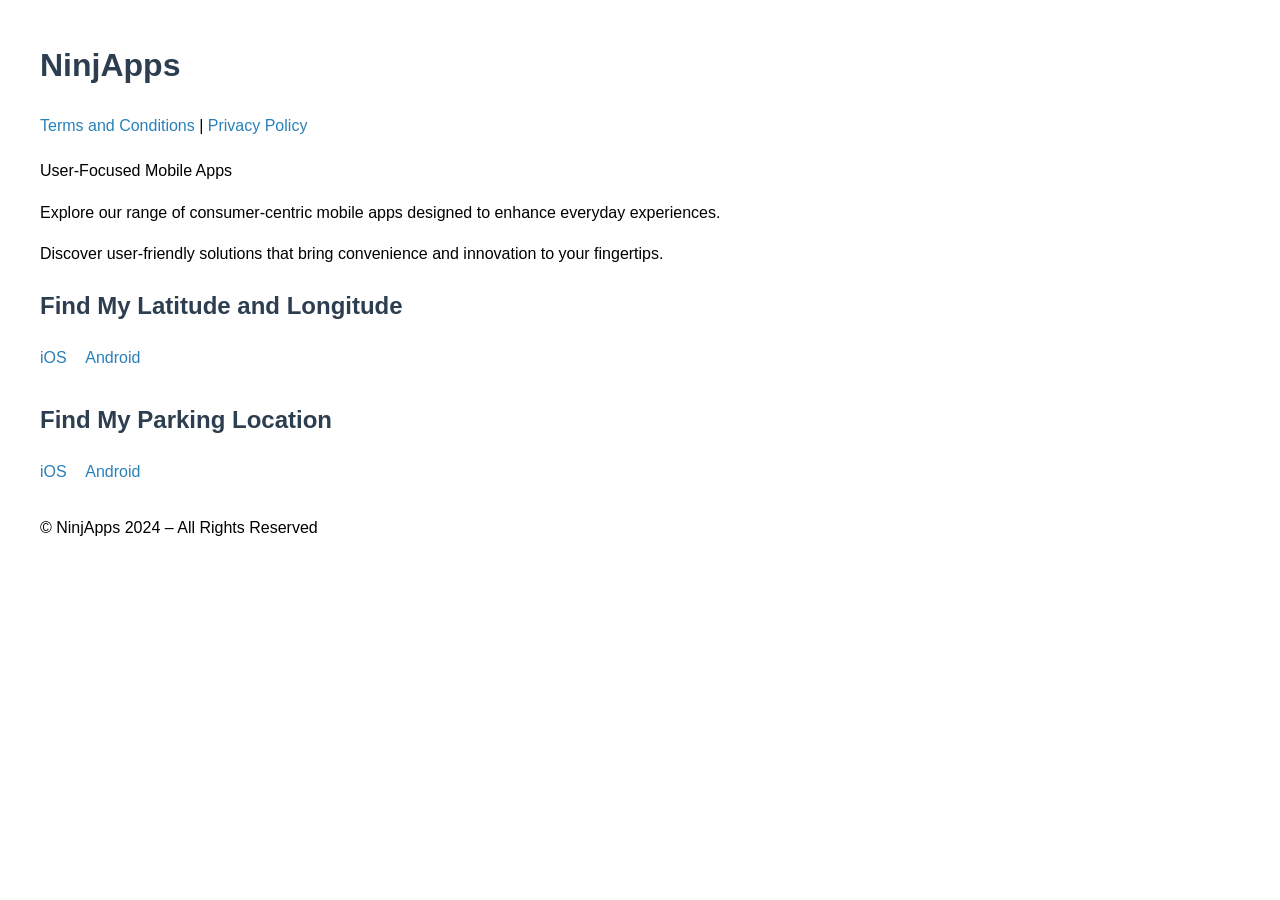
==== index.html @ 4cccf727 "Update index.html" ====
<!DOCTYPE html>
<html lang="en">
<head>
  <meta charset="UTF-8">
  <title>NinjApps</title>
  <style>
    body { font-family: Arial, sans-serif; line-height: 1.6; margin: 40px; max-width: 800px; }
    h1, h2 { color: #2c3e50; }
    a { color: #2980b9; text-decoration: none; }
    .app-section { margin-bottom: 30px; }
    .app-links a { margin-right: 15px; }
    .policy-links { margin-bottom: 20px; }
  </style>
</head>
<body>
  <h1>NinjApps</h1>
  <div class="policy-links">
    <a href="/terms-and-conditions">Terms and Conditions</a> |
    <a href="/privacy-policy">Privacy Policy</a>
  </div>

  <p>User-Focused Mobile Apps</p>
  <p>Explore our range of consumer-centric mobile apps designed to enhance everyday experiences.</p>
  <p>Discover user-friendly solutions that bring convenience and innovation to your fingertips.</p>
  <div class="app-section">
    <h2>Find My Latitude and Longitude</h2>
    <div class="app-links">
      <a href="https://apps.apple.com/us/app/find-my-latitude-and-longitude/id668745605">iOS</a>
      <a href="https://play.google.com/store/apps/details?id=com.ninjapps.findmylatlong">Android</a>
    </div>
  </div>

  <div class="app-section">
    <h2>Find My Parking Location</h2>
    <div class="app-links">
      <a href="https://apps.apple.com/us/app/find-my-parking-location/id6470026019">iOS</a>
      <a href="https://play.google.com/store/apps/details?id=com.ninjapps.findmyparking">Android</a>
    </div>
  </div>

  <p>&copy; NinjApps 2024 – All Rights Reserved</p>
</body>
</html>
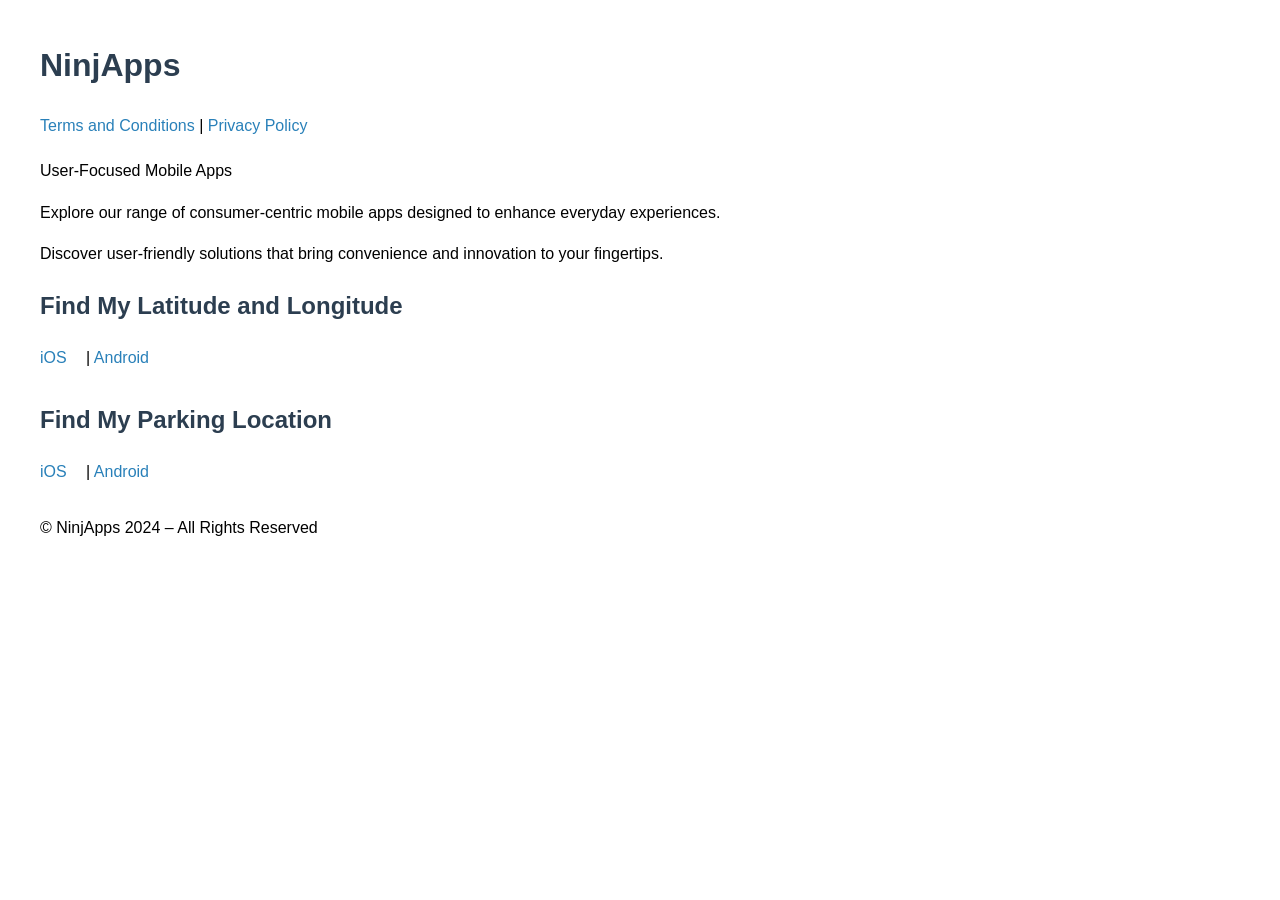
==== commit 0515e1a2: "Update index.html" ====
--- a/index.html
+++ b/index.html
@@ -25,7 +25,7 @@
   <div class="app-section">
     <h2>Find My Latitude and Longitude</h2>
     <div class="app-links">
-      <a href="https://apps.apple.com/us/app/find-my-latitude-and-longitude/id668745605">iOS</a>
+      <a href="https://apps.apple.com/us/app/find-my-latitude-and-longitude/id668745605">iOS</a> |
       <a href="https://play.google.com/store/apps/details?id=com.ninjapps.findmylatlong">Android</a>
     </div>
   </div>
@@ -33,7 +33,7 @@
   <div class="app-section">
     <h2>Find My Parking Location</h2>
     <div class="app-links">
-      <a href="https://apps.apple.com/us/app/find-my-parking-location/id6470026019">iOS</a>
+      <a href="https://apps.apple.com/us/app/find-my-parking-location/id6470026019">iOS</a> |
       <a href="https://play.google.com/store/apps/details?id=com.ninjapps.findmyparking">Android</a>
     </div>
   </div>
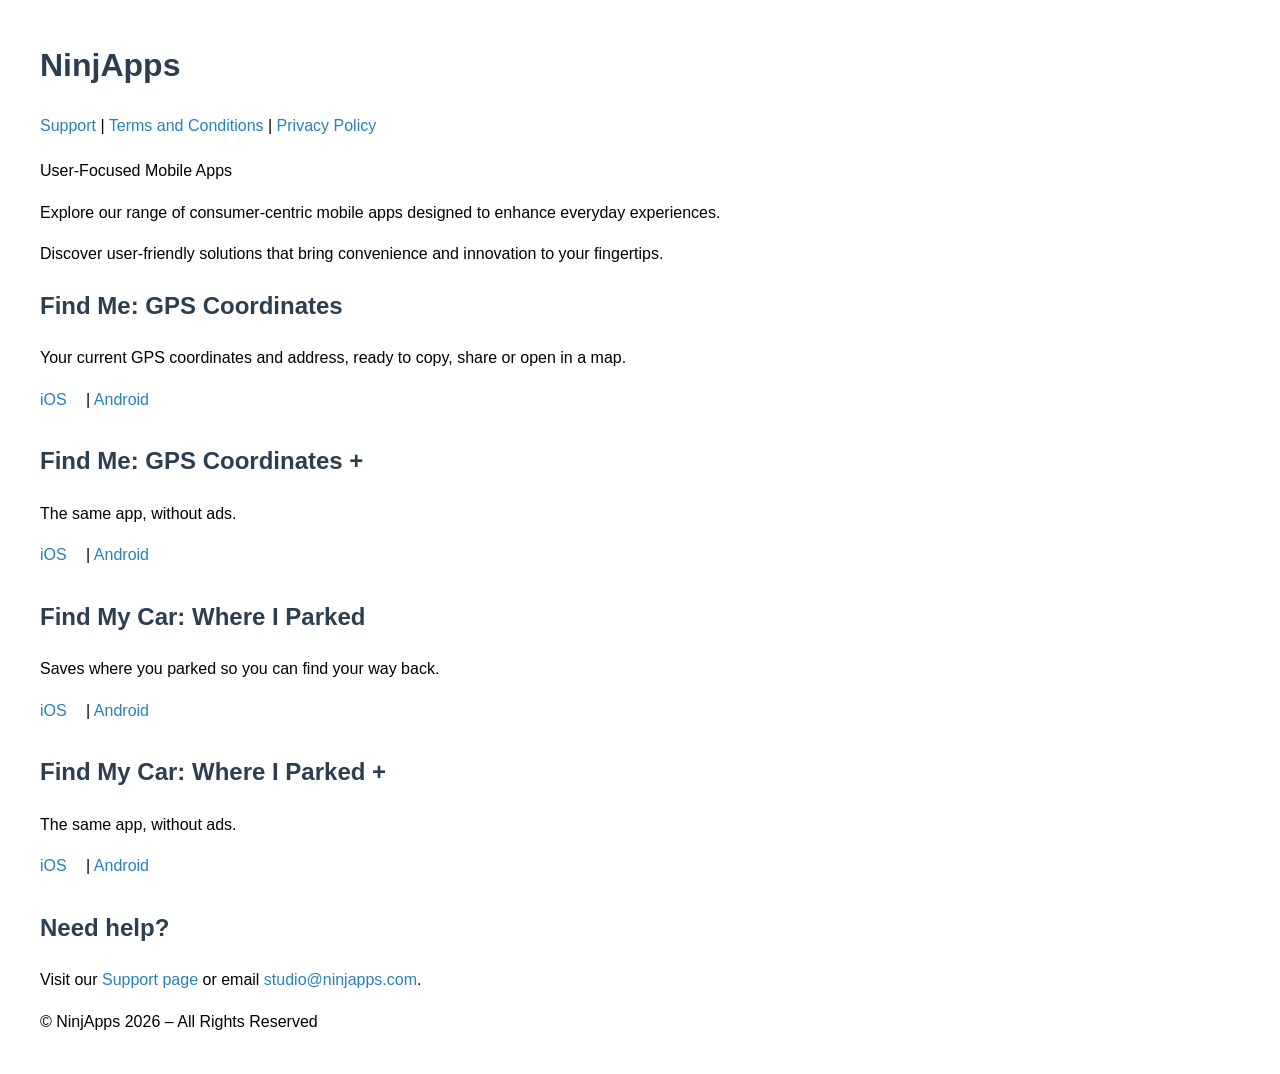
==== commit fd00c010: "Add support page; fix dead Play links and stale app names Apple rejected FindMe free 4.4.4 under gui" ====
--- a/index.html
+++ b/index.html
@@ -2,7 +2,8 @@
 <html lang="en">
 <head>
   <meta charset="UTF-8">
-  <title>NinjApps</title>
+  <title>NinjApps – User-Focused Mobile Apps for Everyday Life</title>
+  <meta name="description" content="NinjApps creates intuitive, user-first mobile apps that simplify everyday tasks. Explore our tools for location tracking, parking, and more.">
   <style>
     body { font-family: Arial, sans-serif; line-height: 1.6; margin: 40px; max-width: 800px; }
     h1, h2 { color: #2c3e50; }
@@ -15,6 +16,7 @@
 <body>
   <h1>NinjApps</h1>
   <div class="policy-links">
+    <a href="/support">Support</a> |
     <a href="/terms-and-conditions">Terms and Conditions</a> |
     <a href="/privacy-policy">Privacy Policy</a>
   </div>
@@ -22,22 +24,47 @@
   <p>User-Focused Mobile Apps</p>
   <p>Explore our range of consumer-centric mobile apps designed to enhance everyday experiences.</p>
   <p>Discover user-friendly solutions that bring convenience and innovation to your fingertips.</p>
+
   <div class="app-section">
-    <h2>Find My Latitude and Longitude</h2>
+    <h2>Find Me: GPS Coordinates</h2>
+    <p>Your current GPS coordinates and address, ready to copy, share or open in a map.</p>
     <div class="app-links">
-      <a href="https://apps.apple.com/us/app/find-my-latitude-and-longitude/id668745605">iOS</a> |
-      <a href="https://play.google.com/store/apps/details?id=com.ninjapps.findmylatlong">Android</a>
+      <a href="https://apps.apple.com/app/id668745605">iOS</a> |
+      <a href="https://play.google.com/store/apps/details?id=mt.com.asapp.findme">Android</a>
     </div>
   </div>
 
   <div class="app-section">
-    <h2>Find My Parking Location</h2>
+    <h2>Find Me: GPS Coordinates +</h2>
+    <p>The same app, without ads.</p>
     <div class="app-links">
-      <a href="https://apps.apple.com/us/app/find-my-parking-location/id6470026019">iOS</a> |
-      <a href="https://play.google.com/store/apps/details?id=com.ninjapps.findmyparking">Android</a>
+      <a href="https://apps.apple.com/app/id641353363">iOS</a> |
+      <a href="https://play.google.com/store/apps/details?id=mt.com.asapp.lonlat">Android</a>
     </div>
   </div>
 
-  <p>&copy; NinjApps 2024 – All Rights Reserved</p>
+  <div class="app-section">
+    <h2>Find My Car: Where I Parked</h2>
+    <p>Saves where you parked so you can find your way back.</p>
+    <div class="app-links">
+      <a href="https://apps.apple.com/app/id6470026019">iOS</a> |
+      <a href="https://play.google.com/store/apps/details?id=com.ninjapps.parkme">Android</a>
+    </div>
+  </div>
+
+  <div class="app-section">
+    <h2>Find My Car: Where I Parked +</h2>
+    <p>The same app, without ads.</p>
+    <div class="app-links">
+      <a href="https://apps.apple.com/app/id6470155656">iOS</a> |
+      <a href="https://play.google.com/store/apps/details?id=com.ninjapps.parkme.plus">Android</a>
+    </div>
+  </div>
+
+  <h2>Need help?</h2>
+  <p>Visit our <a href="/support">Support page</a> or email
+    <a href="mailto:studio@ninjapps.com">studio@ninjapps.com</a>.</p>
+
+  <p>&copy; NinjApps 2026 – All Rights Reserved</p>
 </body>
 </html>
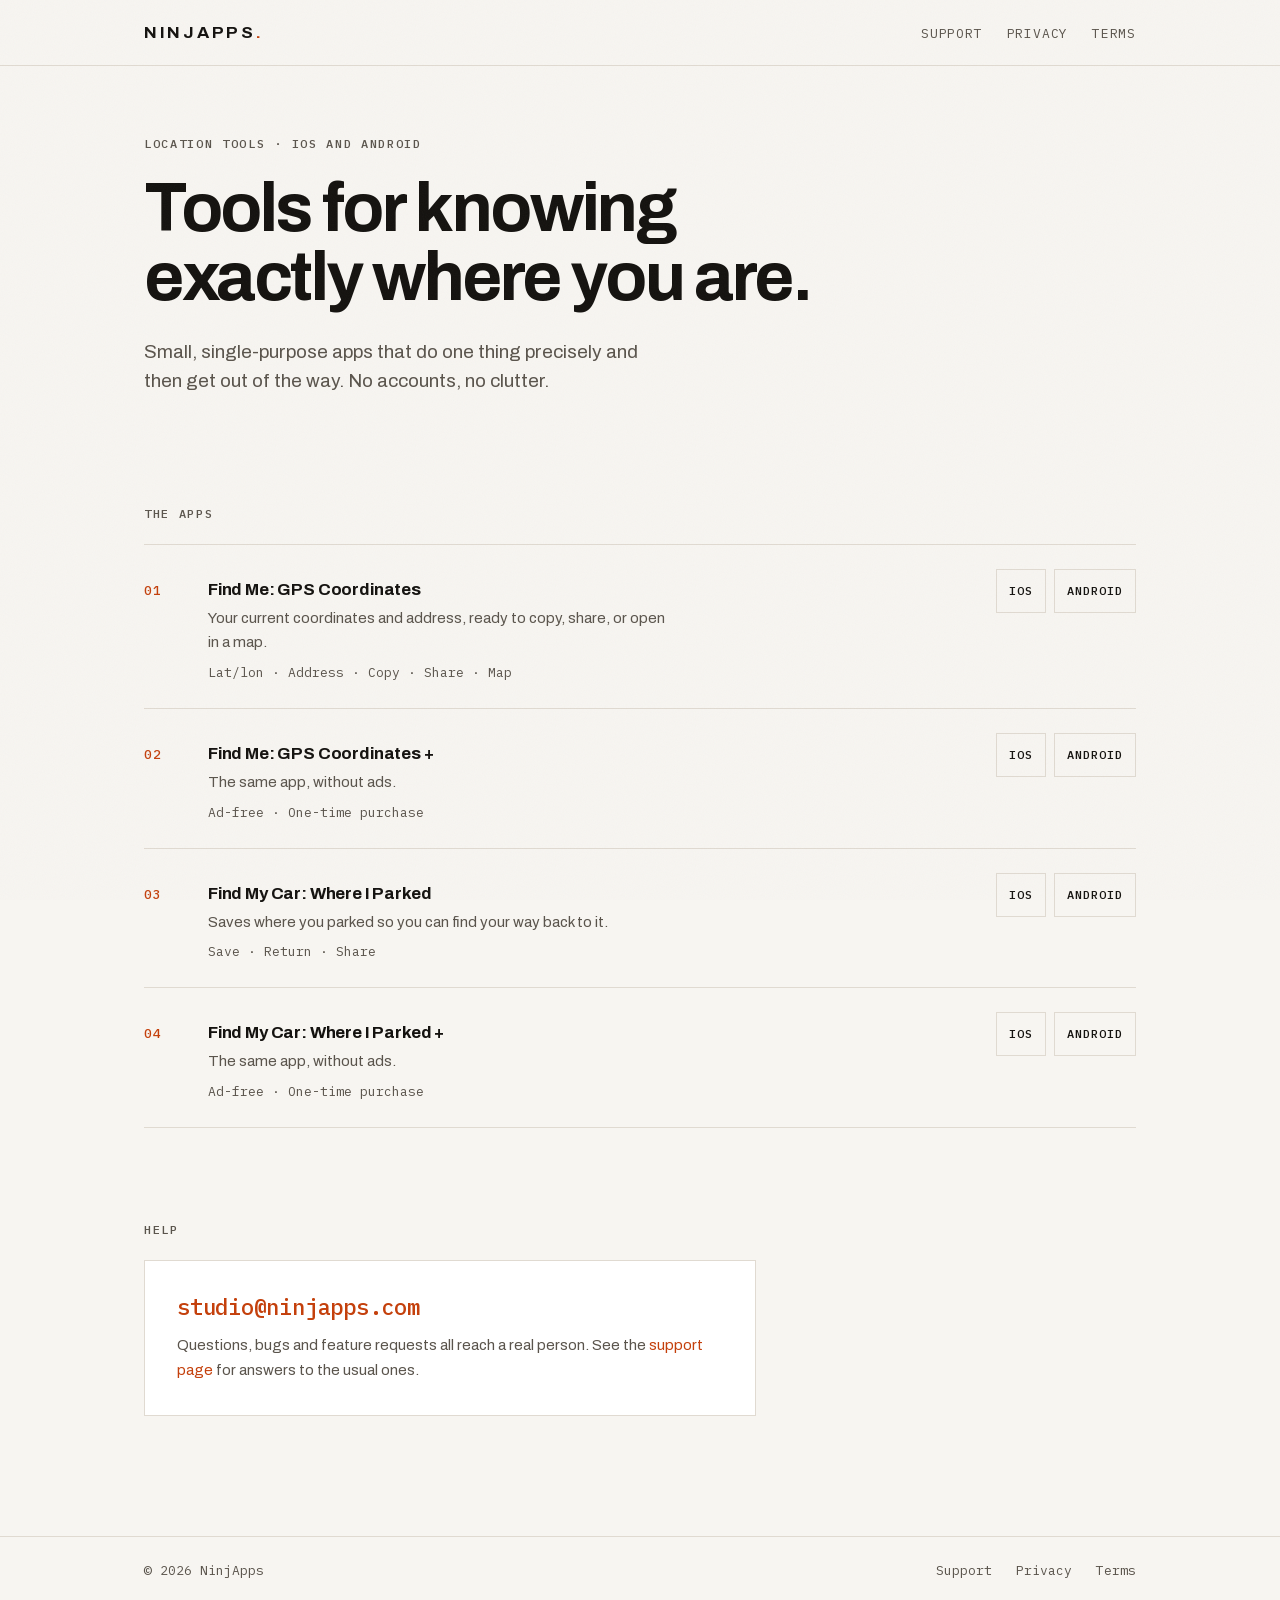
==== commit f9aa7eb8: "Restyle the site: shared theme, self-hosted fonts, responsive shell Replaces the per-page inline Ari" ====
--- a/index.html
+++ b/index.html
@@ -1,70 +1,124 @@
 <!DOCTYPE html>
 <html lang="en">
 <head>
-  <meta charset="UTF-8">
-  <title>NinjApps – User-Focused Mobile Apps for Everyday Life</title>
-  <meta name="description" content="NinjApps creates intuitive, user-first mobile apps that simplify everyday tasks. Explore our tools for location tracking, parking, and more.">
-  <style>
-    body { font-family: Arial, sans-serif; line-height: 1.6; margin: 40px; max-width: 800px; }
-    h1, h2 { color: #2c3e50; }
-    a { color: #2980b9; text-decoration: none; }
-    .app-section { margin-bottom: 30px; }
-    .app-links a { margin-right: 15px; }
-    .policy-links { margin-bottom: 20px; }
-  </style>
+<meta charset="UTF-8">
+<meta name="viewport" content="width=device-width, initial-scale=1">
+<title>NinjApps — Location tools for iOS and Android</title>
+<meta name="description" content="NinjApps makes small, precise location tools for iOS and Android: Find Me for GPS coordinates and addresses, and Find My Car for remembering where you parked.">
+<meta name="theme-color" content="#F7F5F1" media="(prefers-color-scheme: light)">
+<meta name="theme-color" content="#100F0D" media="(prefers-color-scheme: dark)">
+<link rel="stylesheet" href="/assets/site.css">
 </head>
 <body>
-  <h1>NinjApps</h1>
-  <div class="policy-links">
-    <a href="/support">Support</a> |
-    <a href="/terms-and-conditions">Terms and Conditions</a> |
-    <a href="/privacy-policy">Privacy Policy</a>
+<a class="skip" href="#main">Skip to content</a>
+
+<header class="masthead">
+  <div class="shell">
+    <a class="wordmark" href="/">Ninjapps<span class="mark">.</span></a>
+    <nav class="nav" aria-label="Main">
+      <a href="/support">Support</a>
+      <a href="/privacy-policy">Privacy</a>
+      <a href="/terms-and-conditions">Terms</a>
+    </nav>
+  </div>
+</header>
+
+<main id="main">
+
+  <div class="shell">
+    <section class="hero">
+      <span class="eyebrow rise">Location tools &middot; iOS and Android</span>
+      <h1 class="display rise">Tools for knowing exactly where you are.</h1>
+      <p class="lede rise">Small, single-purpose apps that do one thing precisely and then get
+        out of the way. No accounts, no clutter.</p>
+    </section>
   </div>
 
-  <p>User-Focused Mobile Apps</p>
-  <p>Explore our range of consumer-centric mobile apps designed to enhance everyday experiences.</p>
-  <p>Discover user-friendly solutions that bring convenience and innovation to your fingertips.</p>
+  <div class="shell">
+    <section class="section">
+      <h2 class="section-label">The apps</h2>
+      <ul class="index">
 
-  <div class="app-section">
-    <h2>Find Me: GPS Coordinates</h2>
-    <p>Your current GPS coordinates and address, ready to copy, share or open in a map.</p>
-    <div class="app-links">
-      <a href="https://apps.apple.com/app/id668745605">iOS</a> |
-      <a href="https://play.google.com/store/apps/details?id=mt.com.asapp.findme">Android</a>
-    </div>
+        <li>
+          <span class="num" aria-hidden="true">01</span>
+          <div>
+            <h3 class="name">Find Me: GPS Coordinates</h3>
+            <p class="desc">Your current coordinates and address, ready to copy, share, or open
+              in a map.</p>
+            <p class="coord">Lat/lon &middot; Address &middot; Copy &middot; Share &middot; Map</p>
+          </div>
+          <div class="stores">
+            <a class="store" href="https://apps.apple.com/app/id668745605">iOS</a>
+            <a class="store" href="https://play.google.com/store/apps/details?id=mt.com.asapp.findme">Android</a>
+          </div>
+        </li>
+
+        <li>
+          <span class="num" aria-hidden="true">02</span>
+          <div>
+            <h3 class="name">Find Me: GPS Coordinates +</h3>
+            <p class="desc">The same app, without ads.</p>
+            <p class="coord">Ad-free &middot; One-time purchase</p>
+          </div>
+          <div class="stores">
+            <a class="store" href="https://apps.apple.com/app/id641353363">iOS</a>
+            <a class="store" href="https://play.google.com/store/apps/details?id=mt.com.asapp.lonlat">Android</a>
+          </div>
+        </li>
+
+        <li>
+          <span class="num" aria-hidden="true">03</span>
+          <div>
+            <h3 class="name">Find My Car: Where I Parked</h3>
+            <p class="desc">Saves where you parked so you can find your way back to it.</p>
+            <p class="coord">Save &middot; Return &middot; Share</p>
+          </div>
+          <div class="stores">
+            <a class="store" href="https://apps.apple.com/app/id6470026019">iOS</a>
+            <a class="store" href="https://play.google.com/store/apps/details?id=com.ninjapps.parkme">Android</a>
+          </div>
+        </li>
+
+        <li>
+          <span class="num" aria-hidden="true">04</span>
+          <div>
+            <h3 class="name">Find My Car: Where I Parked +</h3>
+            <p class="desc">The same app, without ads.</p>
+            <p class="coord">Ad-free &middot; One-time purchase</p>
+          </div>
+          <div class="stores">
+            <a class="store" href="https://apps.apple.com/app/id6470155656">iOS</a>
+            <a class="store" href="https://play.google.com/store/apps/details?id=com.ninjapps.parkme.plus">Android</a>
+          </div>
+        </li>
+
+      </ul>
+    </section>
   </div>
 
-  <div class="app-section">
-    <h2>Find Me: GPS Coordinates +</h2>
-    <p>The same app, without ads.</p>
-    <div class="app-links">
-      <a href="https://apps.apple.com/app/id641353363">iOS</a> |
-      <a href="https://play.google.com/store/apps/details?id=mt.com.asapp.lonlat">Android</a>
-    </div>
+  <div class="shell">
+    <section class="section">
+      <h2 class="section-label">Help</h2>
+      <div class="panel">
+        <p class="addr"><a href="mailto:studio@ninjapps.com">studio@ninjapps.com</a></p>
+        <p class="note">Questions, bugs and feature requests all reach a real person. See the
+          <a href="/support">support page</a> for answers to the usual ones.</p>
+      </div>
+    </section>
   </div>
 
-  <div class="app-section">
-    <h2>Find My Car: Where I Parked</h2>
-    <p>Saves where you parked so you can find your way back.</p>
-    <div class="app-links">
-      <a href="https://apps.apple.com/app/id6470026019">iOS</a> |
-      <a href="https://play.google.com/store/apps/details?id=com.ninjapps.parkme">Android</a>
-    </div>
+</main>
+
+<footer class="foot">
+  <div class="shell">
+    <span>&copy; 2026 NinjApps</span>
+    <nav aria-label="Footer">
+      <a href="/support">Support</a>
+      <a href="/privacy-policy">Privacy</a>
+      <a href="/terms-and-conditions">Terms</a>
+    </nav>
   </div>
+</footer>
 
-  <div class="app-section">
-    <h2>Find My Car: Where I Parked +</h2>
-    <p>The same app, without ads.</p>
-    <div class="app-links">
-      <a href="https://apps.apple.com/app/id6470155656">iOS</a> |
-      <a href="https://play.google.com/store/apps/details?id=com.ninjapps.parkme.plus">Android</a>
-    </div>
-  </div>
-
-  <h2>Need help?</h2>
-  <p>Visit our <a href="/support">Support page</a> or email
-    <a href="mailto:studio@ninjapps.com">studio@ninjapps.com</a>.</p>
-
-  <p>&copy; NinjApps 2026 – All Rights Reserved</p>
 </body>
 </html>
--- a/assets/site.css
+++ b/assets/site.css
@@ -0,0 +1,379 @@
+/* ==========================================================================
+   NinjApps — shared site theme
+   Precision-instrument direction: rigorous rules, tight grotesque headings,
+   monospace for technical detail. Light and dark aware. Self-hosted fonts so
+   no visitor IP is handed to a third party.
+   Single source of truth — every page links this file. Edit here, not inline.
+   ========================================================================== */
+
+/* --- Fonts (latin subset, self-hosted) ---------------------------------- */
+@font-face {
+  font-family: 'Archivo';
+  src: url('fonts/archivo-400_700-latin.woff2') format('woff2');
+  font-weight: 400 700;               /* variable axis */
+  font-style: normal;
+  font-display: swap;
+}
+@font-face {
+  font-family: 'Plex Mono';
+  src: url('fonts/plexmono-400-latin.woff2') format('woff2');
+  font-weight: 400; font-style: normal; font-display: swap;
+}
+@font-face {
+  font-family: 'Plex Mono';
+  src: url('fonts/plexmono-500-latin.woff2') format('woff2');
+  font-weight: 500; font-style: normal; font-display: swap;
+}
+
+/* --- Tokens -------------------------------------------------------------- */
+:root {
+  --ground:  #F7F5F1;
+  --surface: #FFFFFF;
+  --ink:     #14120F;
+  --ink-2:   #5A544C;
+  --rule:    #E0DAD1;
+  --accent:  #C4400C;
+  --accent-ink: #FFFFFF;
+
+  --sans: 'Archivo', ui-sans-serif, system-ui, sans-serif;
+  --mono: 'Plex Mono', ui-monospace, SFMono-Regular, Menlo, monospace;
+
+  /* 4px base, 1.25 type ratio */
+  --s1: 0.5rem;  --s2: 0.75rem; --s3: 1rem;   --s4: 1.5rem;
+  --s5: 2rem;    --s6: 3rem;    --s7: 4.5rem; --s8: 7rem;
+
+  --measure: 68ch;
+  --shell: 68rem;
+}
+
+@media (prefers-color-scheme: dark) {
+  :root {
+    --ground:  #100F0D;
+    --surface: #191713;
+    --ink:     #F4F0E9;
+    --ink-2:   #9E968B;
+    --rule:    #2C2822;
+    --accent:  #FF7038;
+    --accent-ink: #16130F;
+  }
+}
+
+/* --- Reset --------------------------------------------------------------- */
+*, *::before, *::after { box-sizing: border-box; }
+html { -webkit-text-size-adjust: 100%; scroll-behavior: smooth; }
+@media (prefers-reduced-motion: reduce) { html { scroll-behavior: auto; } }
+
+body {
+  margin: 0;
+  background: var(--ground);
+  color: var(--ink);
+  font-family: var(--sans);
+  font-size: 1rem;
+  line-height: 1.65;
+  font-synthesis-weight: none;
+  -webkit-font-smoothing: antialiased;
+}
+
+/* Grain — atmosphere without an image request. */
+body::after {
+  content: '';
+  position: fixed;
+  inset: 0;
+  pointer-events: none;
+  z-index: 9999;
+  opacity: 0.035;
+  background-image: url("data:image/svg+xml,%3Csvg xmlns='http://www.w3.org/2000/svg' width='140' height='140'%3E%3Cfilter id='n'%3E%3CfeTurbulence type='fractalNoise' baseFrequency='0.9' numOctaves='3'/%3E%3C/filter%3E%3Crect width='140' height='140' filter='url(%23n)'/%3E%3C/svg%3E");
+}
+@media (prefers-reduced-motion: reduce) { body::after { display: none; } }
+
+/* --- Shell --------------------------------------------------------------- */
+.shell {
+  max-width: var(--shell);
+  margin: 0 auto;
+  padding: 0 var(--s4);
+}
+@media (min-width: 48rem) { .shell { padding: 0 var(--s6); } }
+
+.skip {
+  position: absolute;
+  left: -9999px;
+  top: 0;
+  background: var(--accent);
+  color: var(--accent-ink);
+  padding: var(--s2) var(--s3);
+  font: 500 0.8rem/1 var(--mono);
+  letter-spacing: 0.06em;
+  text-transform: uppercase;
+  z-index: 10000;
+}
+.skip:focus { left: var(--s3); top: var(--s3); }
+
+/* --- Masthead ------------------------------------------------------------ */
+.masthead {
+  border-bottom: 1px solid var(--rule);
+}
+.masthead > .shell {
+  display: flex;
+  flex-wrap: wrap;
+  align-items: baseline;
+  justify-content: space-between;
+  gap: var(--s2) var(--s4);
+  padding-top: var(--s4);
+  padding-bottom: var(--s4);
+}
+.wordmark {
+  font: 700 1.0625rem/1 var(--sans);
+  letter-spacing: 0.16em;
+  text-transform: uppercase;
+  color: var(--ink);
+  text-decoration: none;
+}
+.wordmark:hover { color: var(--accent); }
+.wordmark .mark { color: var(--accent); }
+
+.nav {
+  display: flex;
+  gap: var(--s4);
+  font: 400 0.8125rem/1 var(--mono);
+  letter-spacing: 0.06em;
+  text-transform: uppercase;
+}
+.nav a { color: var(--ink-2); text-decoration: none; }
+.nav a:hover, .nav a[aria-current='page'] { color: var(--accent); }
+.nav a[aria-current='page'] { font-weight: 500; }
+
+/* --- Typography ---------------------------------------------------------- */
+h1, h2, h3 { font-family: var(--sans); font-weight: 700; }
+
+.display {
+  font-size: clamp(2.25rem, 6.2vw, 4.25rem);
+  line-height: 1.02;
+  letter-spacing: -0.035em;
+  margin: 0 0 var(--s4);
+  max-width: 22ch;
+  text-wrap: balance;
+}
+
+h1.page-title {
+  font-size: clamp(1.875rem, 4vw, 2.75rem);
+  line-height: 1.08;
+  letter-spacing: -0.03em;
+  margin: 0 0 var(--s2);
+}
+
+h2 {
+  font-size: 1.25rem;
+  line-height: 1.25;
+  letter-spacing: -0.015em;
+  margin: var(--s6) 0 var(--s2);
+}
+
+h3 {
+  font-size: 1rem;
+  font-weight: 700;
+  letter-spacing: -0.005em;
+  margin: var(--s4) 0 var(--s1);
+}
+
+p, ul, ol { margin: 0 0 var(--s3); max-width: var(--measure); }
+li { margin-bottom: var(--s1); }
+strong { font-weight: 700; }
+
+.lede {
+  font-size: 1.1875rem;
+  line-height: 1.55;
+  color: var(--ink-2);
+  max-width: 46ch;
+}
+
+.eyebrow {
+  font: 500 0.75rem/1 var(--mono);
+  letter-spacing: 0.14em;
+  text-transform: uppercase;
+  color: var(--ink-2);
+  margin: 0 0 var(--s4);
+  display: block;
+}
+
+.mono { font-family: var(--mono); font-size: 0.875rem; }
+
+a { color: var(--accent); text-decoration: none; }
+/* Underline only body-copy links on hover; chrome and buttons stay clean. */
+main p a:hover, main li a:hover, .panel a:hover, .legal a:hover {
+  text-decoration: underline;
+  text-underline-offset: 0.2em;
+}
+.store:hover, .wordmark:hover, .nav a:hover, .foot a:hover { text-decoration: none; }
+
+:where(a, button, [tabindex]):focus-visible {
+  outline: 2px solid var(--accent);
+  outline-offset: 3px;
+  border-radius: 1px;
+}
+
+/* --- Sections ------------------------------------------------------------ */
+.hero { padding: var(--s7) 0 var(--s6); }
+.section { padding: var(--s6) 0; border-top: 1px solid var(--rule); }
+.section:first-of-type { border-top: 0; }
+
+.section-label {
+  font: 500 0.75rem/1 var(--mono);
+  letter-spacing: 0.14em;
+  text-transform: uppercase;
+  color: var(--ink-2);
+  margin: 0 0 var(--s4);
+}
+
+/* --- App index (numbered rows) ------------------------------------------- */
+.index { list-style: none; margin: 0; padding: 0; max-width: none; }
+
+.index > li {
+  display: grid;
+  grid-template-columns: 3rem 1fr;
+  gap: var(--s2) var(--s3);
+  padding: var(--s4) 0;
+  border-top: 1px solid var(--rule);
+  margin: 0;
+}
+.index > li:last-child { border-bottom: 1px solid var(--rule); }
+
+@media (min-width: 46rem) {
+  .index > li {
+    grid-template-columns: 3rem minmax(0, 1fr) auto;
+    align-items: baseline;
+  }
+}
+
+.index .num {
+  font: 500 0.8125rem/1.6 var(--mono);
+  color: var(--accent);
+  letter-spacing: 0.04em;
+}
+.index .name {
+  font-size: 1.0625rem;
+  font-weight: 700;
+  letter-spacing: -0.01em;
+  margin: 0 0 0.125rem;
+  max-width: none;
+}
+.index .desc { color: var(--ink-2); margin: 0; font-size: 0.9375rem; max-width: 52ch; }
+.index .coord {
+  font: 400 0.8125rem/1.6 var(--mono);
+  color: var(--ink-2);
+  margin: var(--s1) 0 0;
+  max-width: none;
+}
+
+.stores {
+  display: flex;
+  gap: var(--s1);
+  grid-column: 2;
+  margin-top: var(--s2);
+}
+@media (min-width: 46rem) {
+  .stores { grid-column: 3; margin-top: 0; }
+}
+.store {
+  font: 500 0.75rem/1 var(--mono);
+  letter-spacing: 0.08em;
+  text-transform: uppercase;
+  color: var(--ink);
+  border: 1px solid var(--rule);
+  padding: 0.5625rem 0.75rem;
+  min-height: 2.75rem;
+  display: inline-flex;
+  align-items: center;
+  transition: border-color 0.18s ease, color 0.18s ease, transform 0.18s ease;
+}
+.store:hover {
+  color: var(--accent);
+  border-color: var(--accent);
+  transform: translateY(-2px);
+  text-decoration: none;
+}
+
+/* --- Contact panel ------------------------------------------------------- */
+.panel {
+  background: var(--surface);
+  border: 1px solid var(--rule);
+  padding: var(--s4);
+  max-width: var(--measure);
+}
+@media (min-width: 46rem) { .panel { padding: var(--s5); } }
+.panel > :last-child { margin-bottom: 0; }
+
+.panel .addr {
+  font: 500 clamp(1.0625rem, 2.4vw, 1.375rem)/1.3 var(--mono);
+  letter-spacing: -0.01em;
+  margin: 0 0 var(--s2);
+  word-break: break-word;
+}
+.panel .note { color: var(--ink-2); font-size: 0.9375rem; margin: 0; }
+
+/* --- FAQ ----------------------------------------------------------------- */
+.faq { border-top: 1px solid var(--rule); }
+.faq > div {
+  border-bottom: 1px solid var(--rule);
+  padding: var(--s4) 0;
+}
+.faq h3 { margin: 0 0 var(--s1); }
+.faq > div > :last-child { margin-bottom: 0; }
+
+/* --- Legal (long-form) --------------------------------------------------- */
+.legal { max-width: var(--measure); }
+.legal h2 {
+  font-size: 1.0625rem;
+  margin: var(--s5) 0 var(--s2);
+  padding-top: var(--s4);
+  border-top: 1px solid var(--rule);
+}
+.legal h2:first-of-type { margin-top: var(--s4); }
+.legal .effective {
+  font: 400 0.8125rem/1.6 var(--mono);
+  color: var(--ink-2);
+  letter-spacing: 0.02em;
+}
+
+/* --- Footer -------------------------------------------------------------- */
+.foot {
+  border-top: 1px solid var(--rule);
+  margin-top: var(--s7);
+}
+.foot > .shell {
+  display: flex;
+  flex-wrap: wrap;
+  gap: var(--s2) var(--s4);
+  justify-content: space-between;
+  align-items: baseline;
+  padding-top: var(--s4);
+  padding-bottom: var(--s6);
+  font: 400 0.8125rem/1.6 var(--mono);
+  color: var(--ink-2);
+}
+.foot a { color: var(--ink-2); }
+.foot a:hover { color: var(--accent); }
+.foot nav { display: flex; gap: var(--s4); flex-wrap: wrap; }
+
+/* --- Entrance (one orchestrated reveal, not scattered micro-motion) ------ */
+@media (prefers-reduced-motion: no-preference) {
+  .rise {
+    animation: rise 0.62s cubic-bezier(0.16, 0.84, 0.24, 1) both;
+  }
+  .rise:nth-child(1) { animation-delay: 0.02s; }
+  .rise:nth-child(2) { animation-delay: 0.10s; }
+  .rise:nth-child(3) { animation-delay: 0.18s; }
+  .rise:nth-child(4) { animation-delay: 0.26s; }
+  .rise:nth-child(5) { animation-delay: 0.34s; }
+  @keyframes rise {
+    from { opacity: 0; transform: translateY(0.75rem); }
+    to   { opacity: 1; transform: none; }
+  }
+}
+
+/* --- Print (legal pages get read and filed) ------------------------------ */
+@media print {
+  body { background: #fff; color: #000; font-size: 11pt; }
+  body::after, .masthead .nav, .skip { display: none; }
+  a { color: #000; text-decoration: underline; }
+  .legal h2 { break-after: avoid; }
+}
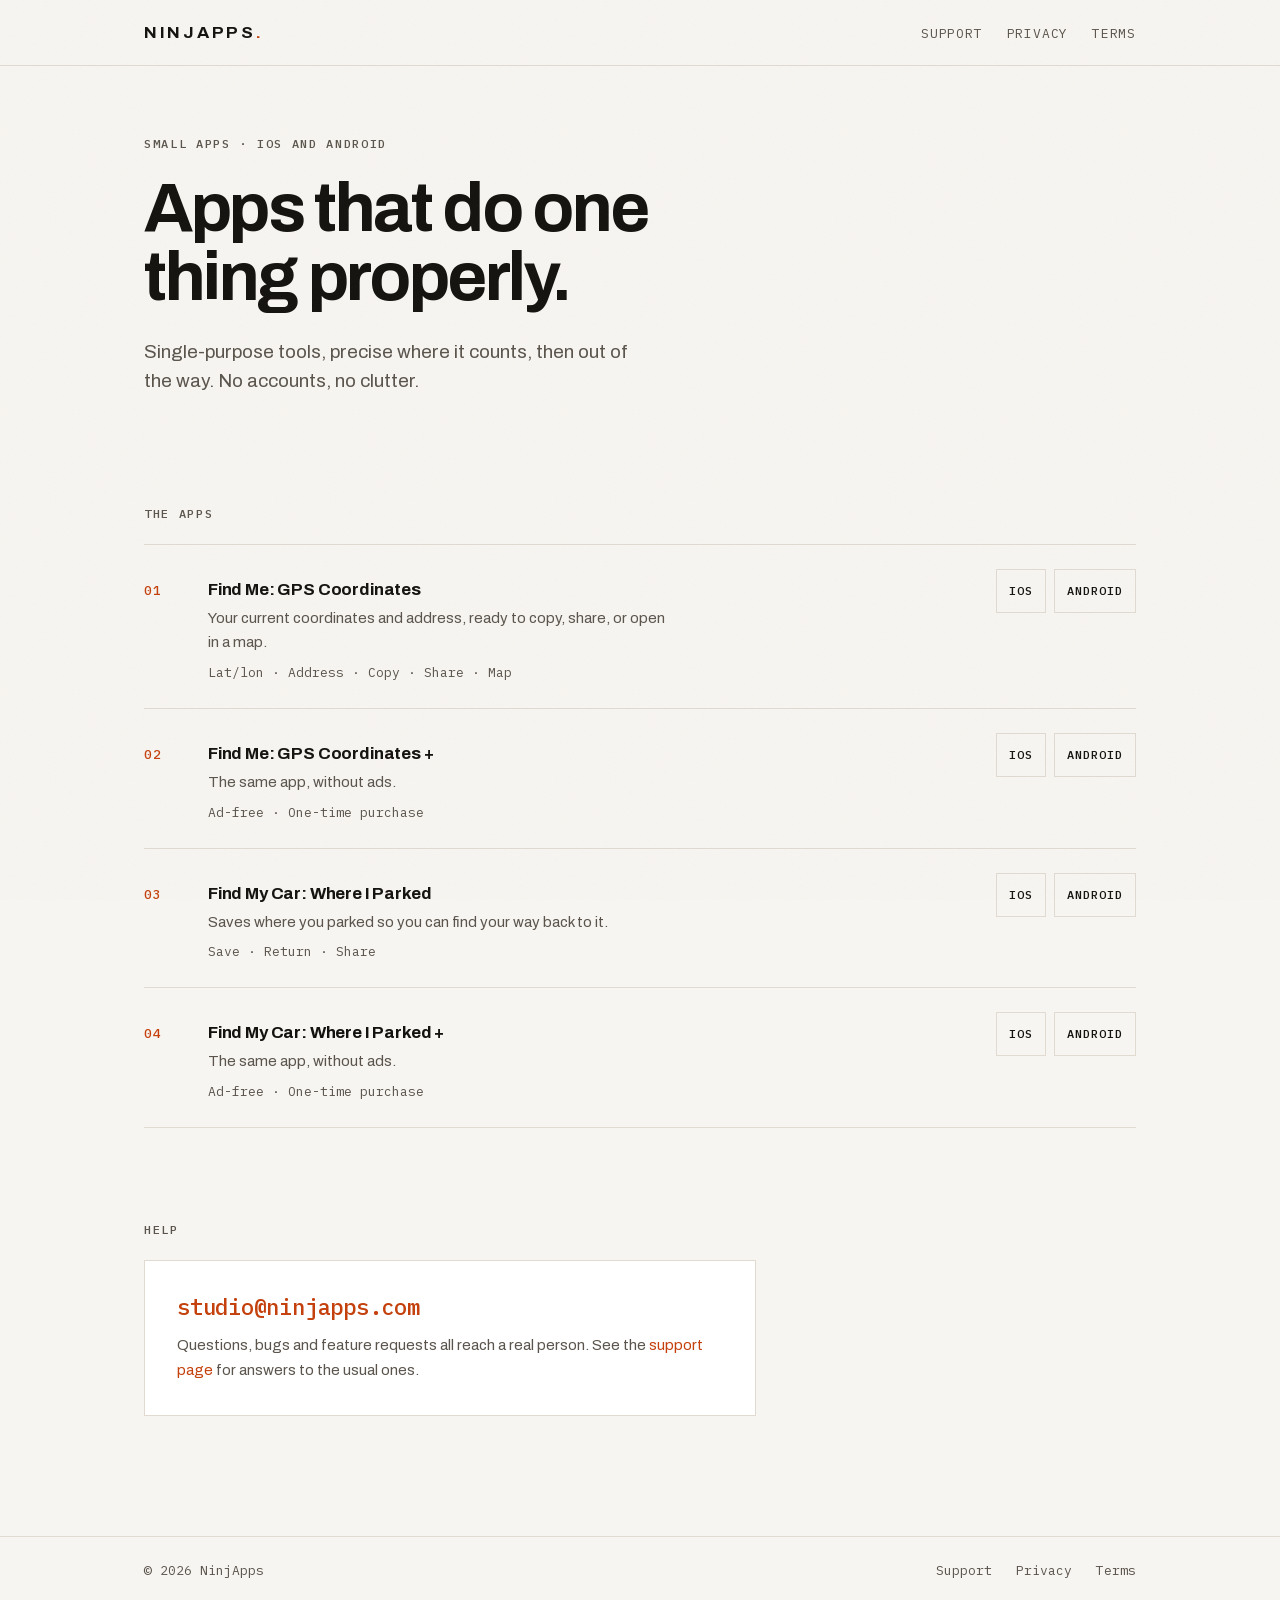
==== commit a5cac360: "Homepage: drop the location-only positioning; open external links in a new tab The site described it" ====
--- a/index.html
+++ b/index.html
@@ -3,8 +3,8 @@
 <head>
 <meta charset="UTF-8">
 <meta name="viewport" content="width=device-width, initial-scale=1">
-<title>NinjApps — Location tools for iOS and Android</title>
-<meta name="description" content="NinjApps makes small, precise location tools for iOS and Android: Find Me for GPS coordinates and addresses, and Find My Car for remembering where you parked.">
+<title>NinjApps — Small apps for iOS and Android</title>
+<meta name="description" content="NinjApps makes small, single-purpose apps for iOS and Android. No accounts, no clutter. Out now: Find Me for GPS coordinates and addresses, and Find My Car for remembering where you parked.">
 <meta name="theme-color" content="#F7F5F1" media="(prefers-color-scheme: light)">
 <meta name="theme-color" content="#100F0D" media="(prefers-color-scheme: dark)">
 <link rel="stylesheet" href="/assets/site.css">
@@ -14,7 +14,7 @@
 
 <header class="masthead">
   <div class="shell">
-    <a class="wordmark" href="/">Ninjapps<span class="mark">.</span></a>
+    <a class="wordmark" href="/">NinjApps<span class="mark">.</span></a>
     <nav class="nav" aria-label="Main">
       <a href="/support">Support</a>
       <a href="/privacy-policy">Privacy</a>
@@ -27,10 +27,10 @@
 
   <div class="shell">
     <section class="hero">
-      <span class="eyebrow rise">Location tools &middot; iOS and Android</span>
-      <h1 class="display rise">Tools for knowing exactly where you are.</h1>
-      <p class="lede rise">Small, single-purpose apps that do one thing precisely and then get
-        out of the way. No accounts, no clutter.</p>
+      <span class="eyebrow rise">Small apps &middot; iOS and Android</span>
+      <h1 class="display rise">Apps that do one thing properly.</h1>
+      <p class="lede rise">Single-purpose tools, precise where it counts, then out of the way. No
+        accounts, no clutter.</p>
     </section>
   </div>
 
@@ -48,8 +48,8 @@
             <p class="coord">Lat/lon &middot; Address &middot; Copy &middot; Share &middot; Map</p>
           </div>
           <div class="stores">
-            <a class="store" href="https://apps.apple.com/app/id668745605">iOS</a>
-            <a class="store" href="https://play.google.com/store/apps/details?id=mt.com.asapp.findme">Android</a>
+            <a class="store" href="https://apps.apple.com/app/id668745605" target="_blank" rel="noopener noreferrer">iOS</a>
+            <a class="store" href="https://play.google.com/store/apps/details?id=mt.com.asapp.findme" target="_blank" rel="noopener noreferrer">Android</a>
           </div>
         </li>
 
@@ -61,8 +61,8 @@
             <p class="coord">Ad-free &middot; One-time purchase</p>
           </div>
           <div class="stores">
-            <a class="store" href="https://apps.apple.com/app/id641353363">iOS</a>
-            <a class="store" href="https://play.google.com/store/apps/details?id=mt.com.asapp.lonlat">Android</a>
+            <a class="store" href="https://apps.apple.com/app/id641353363" target="_blank" rel="noopener noreferrer">iOS</a>
+            <a class="store" href="https://play.google.com/store/apps/details?id=mt.com.asapp.lonlat" target="_blank" rel="noopener noreferrer">Android</a>
           </div>
         </li>
 
@@ -74,8 +74,8 @@
             <p class="coord">Save &middot; Return &middot; Share</p>
           </div>
           <div class="stores">
-            <a class="store" href="https://apps.apple.com/app/id6470026019">iOS</a>
-            <a class="store" href="https://play.google.com/store/apps/details?id=com.ninjapps.parkme">Android</a>
+            <a class="store" href="https://apps.apple.com/app/id6470026019" target="_blank" rel="noopener noreferrer">iOS</a>
+            <a class="store" href="https://play.google.com/store/apps/details?id=com.ninjapps.parkme" target="_blank" rel="noopener noreferrer">Android</a>
           </div>
         </li>
 
@@ -87,8 +87,8 @@
             <p class="coord">Ad-free &middot; One-time purchase</p>
           </div>
           <div class="stores">
-            <a class="store" href="https://apps.apple.com/app/id6470155656">iOS</a>
-            <a class="store" href="https://play.google.com/store/apps/details?id=com.ninjapps.parkme.plus">Android</a>
+            <a class="store" href="https://apps.apple.com/app/id6470155656" target="_blank" rel="noopener noreferrer">iOS</a>
+            <a class="store" href="https://play.google.com/store/apps/details?id=com.ninjapps.parkme.plus" target="_blank" rel="noopener noreferrer">Android</a>
           </div>
         </li>
 
